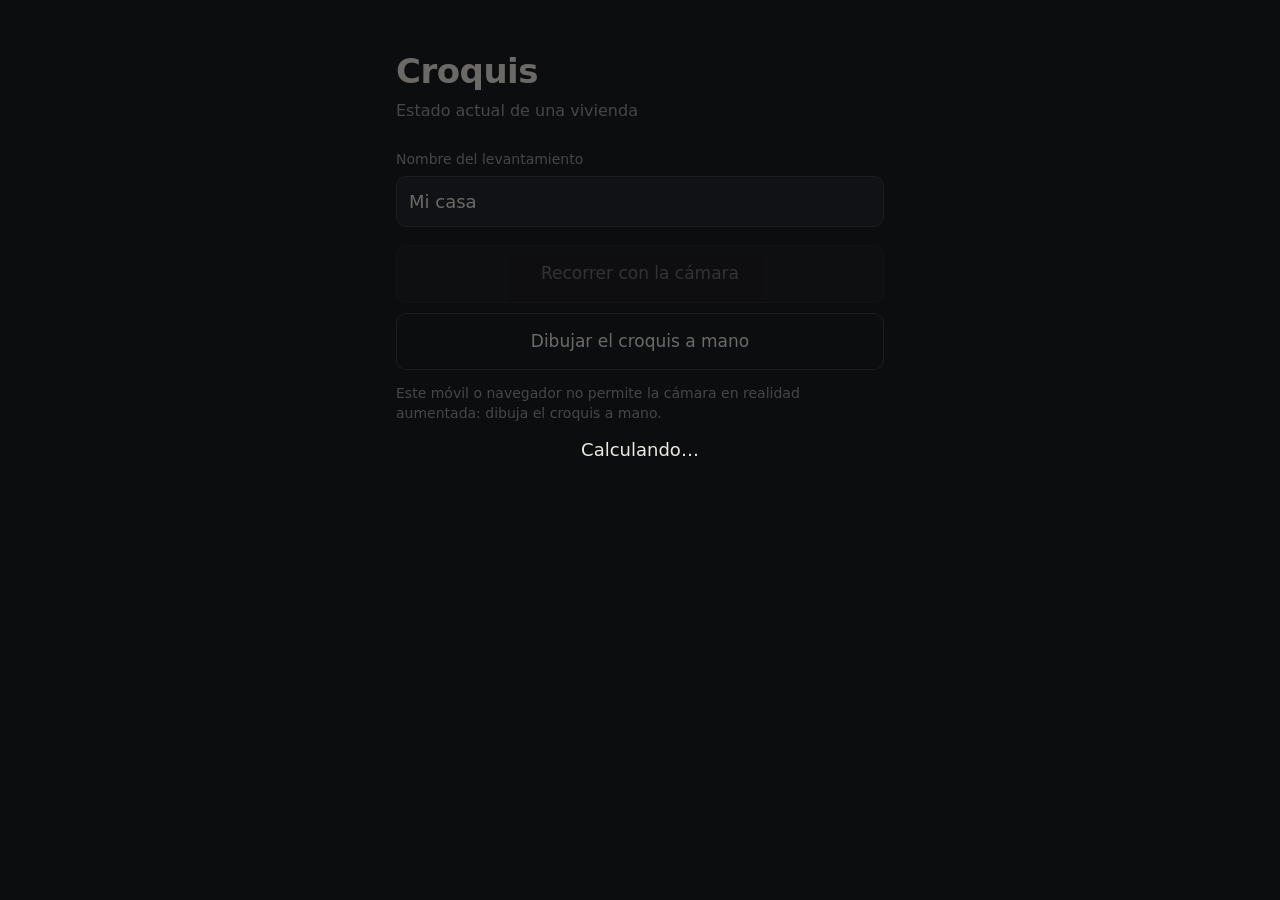
==== prototipo/app/index.html @ 15e698d8 "Croquis: app de levantamiento guiado (recorrido con la cámara o a mano, medidas guiadas, planos) y s" ====
<!doctype html>
<html lang="es">
<head>
<meta charset="utf-8">
<meta name="viewport" content="width=device-width, initial-scale=1, viewport-fit=cover">
<meta name="theme-color" content="#1b1d21">
<title>Croquis</title>
<link rel="stylesheet" href="estilo.css">
</head>
<body>

<!-- Inicio -->
<section id="inicio" class="pantalla activa">
  <h1>Croquis</h1>
  <p class="sub">Estado actual de una vivienda</p>
  <label class="campo">Nombre del levantamiento
    <input id="nombre" type="text" value="Mi casa" autocomplete="off">
  </label>
  <button id="b-ar" class="grande">Recorrer con la cámara</button>
  <button id="b-dibujar" class="grande secundario">Dibujar el croquis a mano</button>
  <div id="seguir"></div>
  <p id="aviso-ar" class="nota"></p>
</section>

<!-- Recorrido (cámara o dibujo) -->
<section id="recorrido" class="pantalla">
  <canvas id="lienzo"></canvas>
  <div id="cruz" hidden></div>
  <div class="barra-arriba">
    <span id="estado">Elige una estancia</span>
  </div>
  <div id="chips" class="chips"></div>
  <div class="barra-abajo">
    <button id="b-esquina" class="accion">Esquina</button>
    <button id="b-cerrar">Cerrar estancia</button>
    <button id="b-puerta">Puerta</button>
    <button id="b-ventana">Ventana</button>
    <button id="b-deshacer">Deshacer</button>
    <button id="b-terminar" class="fin">Terminar</button>
  </div>
</section>

<!-- Medir -->
<section id="medir" class="pantalla">
  <canvas id="plano"></canvas>
  <div class="tarjeta">
    <div class="progreso"><span id="cuenta"></span><span id="margen"></span></div>
    <h2 id="t-texto"></h2>
    <p id="t-ayuda" class="nota"></p>
    <div id="t-entrada">
      <input id="valor" type="text" inputmode="decimal" placeholder="0,000" autocomplete="off">
      <span class="unidad">m</span>
      <div class="modos">
        <button data-modo="laser" class="modo">Láser</button>
        <button data-modo="cinta" class="modo">Cinta</button>
      </div>
    </div>
    <div id="t-opciones"></div>
    <div id="sospechas" class="alerta" hidden></div>
    <div class="botones">
      <button id="b-saltar" class="secundario">Saltar</button>
      <button id="b-guardar" class="accion">Guardar</button>
    </div>
    <button id="b-planos" class="grande secundario">Sacar los planos</button>
    <div id="pdfs"></div>
  </div>
</section>

<div id="ocupado" hidden><div>Calculando…</div></div>
<script src="app.js"></script>
</body>
</html>
---- prototipo/app/estilo.css ----
:root {
  --fondo: #1b1d21; --panel: #26292f; --texto: #eceae4; --suave: #9a9ca3; --acento: #e4572e; --ok: #5bb98c;
  --borde: #3a3e46;
}
* { box-sizing: border-box; -webkit-tap-highlight-color: transparent; }
html, body { margin: 0; height: 100%; background: var(--fondo); color: var(--texto);
  font: 16px/1.4 system-ui, -apple-system, "Segoe UI", Roboto, sans-serif; }
button { font: inherit; color: var(--texto); background: var(--panel); border: 1px solid var(--borde);
  border-radius: 10px; padding: 12px 14px; touch-action: manipulation; }
button:active { transform: scale(.97); }
button.accion { background: var(--acento); border-color: var(--acento); color: #fff; font-weight: 600; }
button.fin { background: var(--ok); border-color: var(--ok); color: #10251b; font-weight: 600; }
button.secundario { background: transparent; }
button.grande { display: block; width: 100%; padding: 16px; margin: 10px 0; font-size: 17px; }
button:disabled { opacity: .4; }
.pantalla { display: none; height: 100%; }
.pantalla.activa { display: block; }
#inicio { padding: max(24px, env(safe-area-inset-top)) 16px 24px; max-width: 520px; margin: 0 auto; }
h1 { margin: 24px 0 0; font-size: 34px; letter-spacing: -.5px; }
.sub { margin: 4px 0 28px; color: var(--suave); }
.campo { display: block; margin-bottom: 18px; color: var(--suave); font-size: 14px; }
.campo input, #valor { display: block; width: 100%; margin-top: 6px; padding: 12px; font: inherit; font-size: 18px;
  color: var(--texto); background: var(--panel); border: 1px solid var(--borde); border-radius: 10px; }
.nota { color: var(--suave); font-size: 14px; }
#seguir button { display: block; width: 100%; margin: 6px 0; text-align: left; }

/* Recorrido */
#recorrido { position: relative; overflow: hidden; background: transparent; }
#lienzo { position: absolute; inset: 0; width: 100%; height: 100%; touch-action: none; }
#recorrido.ar #lienzo { inset: auto; right: 10px; top: 60px; width: 42vw; height: 42vw; border-radius: 12px;
  background: rgba(20, 22, 26, .75); }
#cruz { position: absolute; left: 50%; top: 50%; width: 44px; height: 44px; margin: -22px 0 0 -22px;
  border: 2px solid #fff; border-radius: 50%; box-shadow: 0 0 0 2px rgba(0,0,0,.4); pointer-events: none; }
#cruz::after { content: ""; position: absolute; left: 50%; top: 50%; width: 6px; height: 6px; margin: -3px;
  background: var(--acento); border-radius: 50%; }
#cruz.sin-suelo { border-color: var(--acento); opacity: .6; }
.barra-arriba { position: absolute; top: 0; left: 0; right: 0; padding: max(10px, env(safe-area-inset-top)) 12px 10px;
  background: linear-gradient(rgba(0,0,0,.65), transparent); font-size: 15px; pointer-events: none; }
.chips { position: absolute; left: 0; right: 0; bottom: 132px; padding: 0 10px; display: flex; flex-wrap: wrap;
  gap: 6px; }
.chips button { padding: 8px 12px; font-size: 14px; background: rgba(38,41,47,.92); }
.barra-abajo { position: absolute; left: 0; right: 0; bottom: 0; padding: 10px 10px max(10px, env(safe-area-inset-bottom));
  display: grid; grid-template-columns: repeat(3, 1fr); gap: 8px; background: linear-gradient(transparent, rgba(0,0,0,.7)); }
.barra-abajo button { padding: 12px 6px; font-size: 15px; background: rgba(38,41,47,.92); }
.barra-abajo button.accion { background: var(--acento); }
.barra-abajo button.fin { background: var(--ok); }

/* Medir */
#medir { display: none; flex-direction: column; }
#medir.activa { display: flex; }
#plano { flex: 1 1 45%; min-height: 200px; width: 100%; touch-action: none; background: #15171a; }
.tarjeta { flex: 0 0 auto; padding: 14px 16px max(16px, env(safe-area-inset-bottom)); background: var(--fondo);
  border-top: 1px solid var(--borde); max-height: 60%; overflow-y: auto; }
.progreso { display: flex; justify-content: space-between; color: var(--suave); font-size: 13px; }
#t-texto { margin: 6px 0 2px; font-size: 19px; }
#t-entrada { position: relative; }
#valor { font-size: 26px; padding-right: 40px; font-variant-numeric: tabular-nums; }
.unidad { position: absolute; right: 14px; top: 20px; color: var(--suave); }
.modos { display: flex; gap: 8px; margin-top: 8px; }
.modo { flex: 1; padding: 8px; font-size: 14px; }
.modo.elegido { border-color: var(--acento); color: var(--acento); }
#t-opciones button { display: block; width: 100%; margin: 6px 0; text-align: left; }
.botones { display: grid; grid-template-columns: 1fr 2fr; gap: 8px; margin-top: 12px; }
.alerta { margin-top: 10px; padding: 10px; border-radius: 8px; background: #4a2a1f; color: #ffd9cc; font-size: 14px; }
#pdfs a { display: block; padding: 12px; margin: 6px 0; border-radius: 10px; background: var(--panel);
  color: var(--texto); text-decoration: none; }
#ocupado { position: fixed; inset: 0; display: grid; place-items: center; background: rgba(0,0,0,.55); font-size: 18px; }
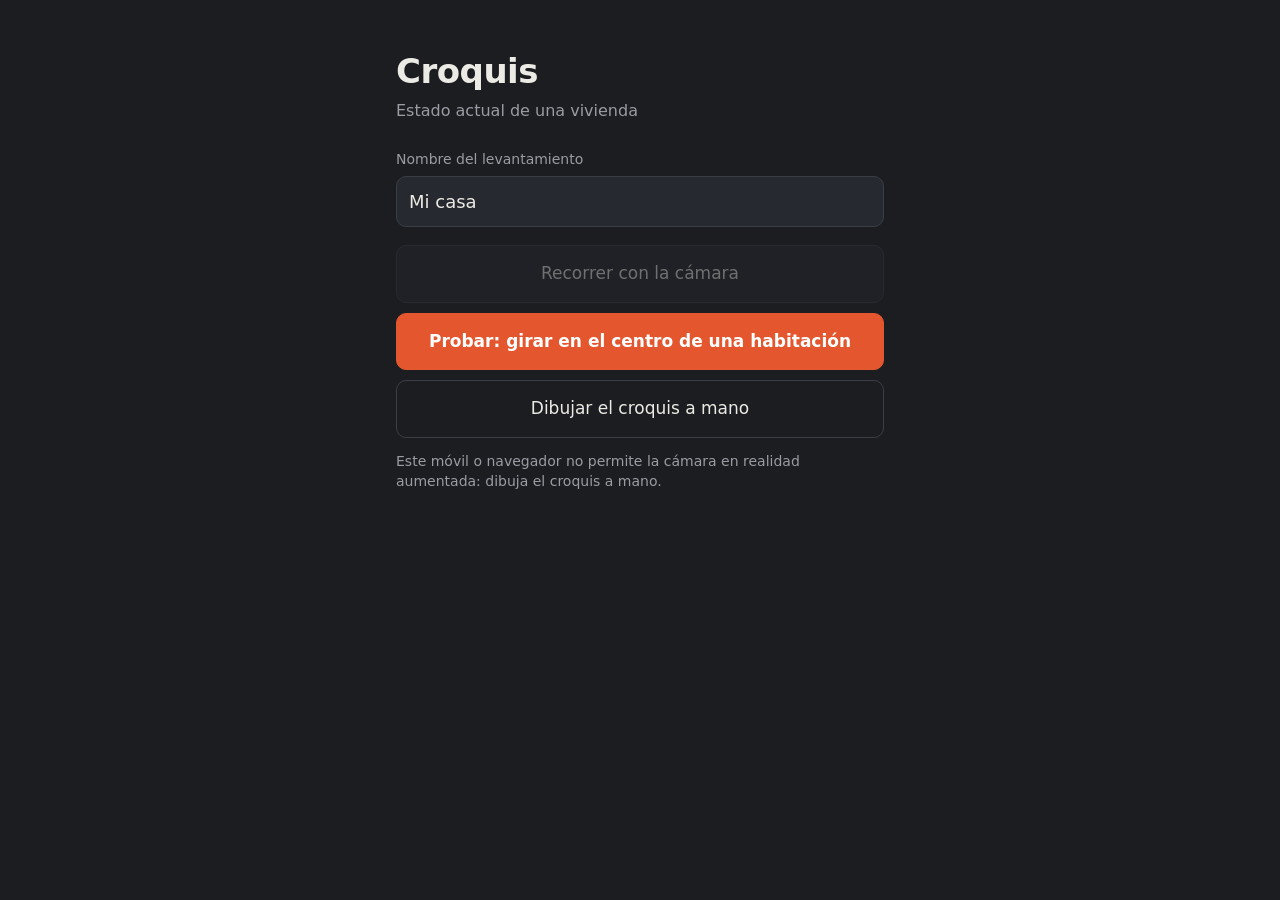
==== commit 75744cc4: "Croquis: prueba de giro en el centro (profundidad de la cámara; paredes por encima de los muebles) C" ====
--- a/prototipo/app/index.html
+++ b/prototipo/app/index.html
@@ -17,6 +17,7 @@
     <input id="nombre" type="text" value="Mi casa" autocomplete="off">
   </label>
   <button id="b-ar" class="grande">Recorrer con la cámara</button>
+  <button id="b-giro" class="grande accion">Probar: girar en el centro de una habitación</button>
   <button id="b-dibujar" class="grande secundario">Dibujar el croquis a mano</button>
   <div id="seguir"></div>
   <p id="aviso-ar" class="nota"></p>
@@ -37,6 +38,24 @@
     <button id="b-ventana">Ventana</button>
     <button id="b-deshacer">Deshacer</button>
     <button id="b-terminar" class="fin">Terminar</button>
+  </div>
+</section>
+
+<!-- Giro en el centro: profundidad de la cámara -->
+<section id="giro" class="pantalla">
+  <div class="barra-arriba"><span id="g-estado">Ponte en el centro de la habitación</span></div>
+  <canvas id="g-anillo"></canvas>
+  <div class="barra-abajo dos">
+    <button id="g-empezar" class="accion">Empezar a girar</button>
+    <button id="g-terminar" class="fin">Terminar</button>
+  </div>
+</section>
+<section id="resultado" class="pantalla">
+  <canvas id="r-plano"></canvas>
+  <div class="tarjeta">
+    <h2 id="r-titulo"></h2>
+    <p id="r-detalle" class="nota"></p>
+    <button id="r-otra" class="grande secundario">Probar otra habitación</button>
   </div>
 </section>
 
--- a/prototipo/app/estilo.css
+++ b/prototipo/app/estilo.css
@@ -64,4 +64,11 @@
 .alerta { margin-top: 10px; padding: 10px; border-radius: 8px; background: #4a2a1f; color: #ffd9cc; font-size: 14px; }
 #pdfs a { display: block; padding: 12px; margin: 6px 0; border-radius: 10px; background: var(--panel);
   color: var(--texto); text-decoration: none; }
+[hidden] { display: none !important; }
+#giro { position: relative; background: transparent; }
+#g-anillo { position: absolute; left: 50%; top: 50%; width: 220px; height: 220px; margin: -110px 0 0 -110px; }
+.barra-abajo.dos { grid-template-columns: 1fr 1fr; }
+#resultado { display: none; flex-direction: column; }
+#resultado.activa { display: flex; }
+#r-plano { flex: 1 1 60%; width: 100%; background: #15171a; }
 #ocupado { position: fixed; inset: 0; display: grid; place-items: center; background: rgba(0,0,0,.55); font-size: 18px; }
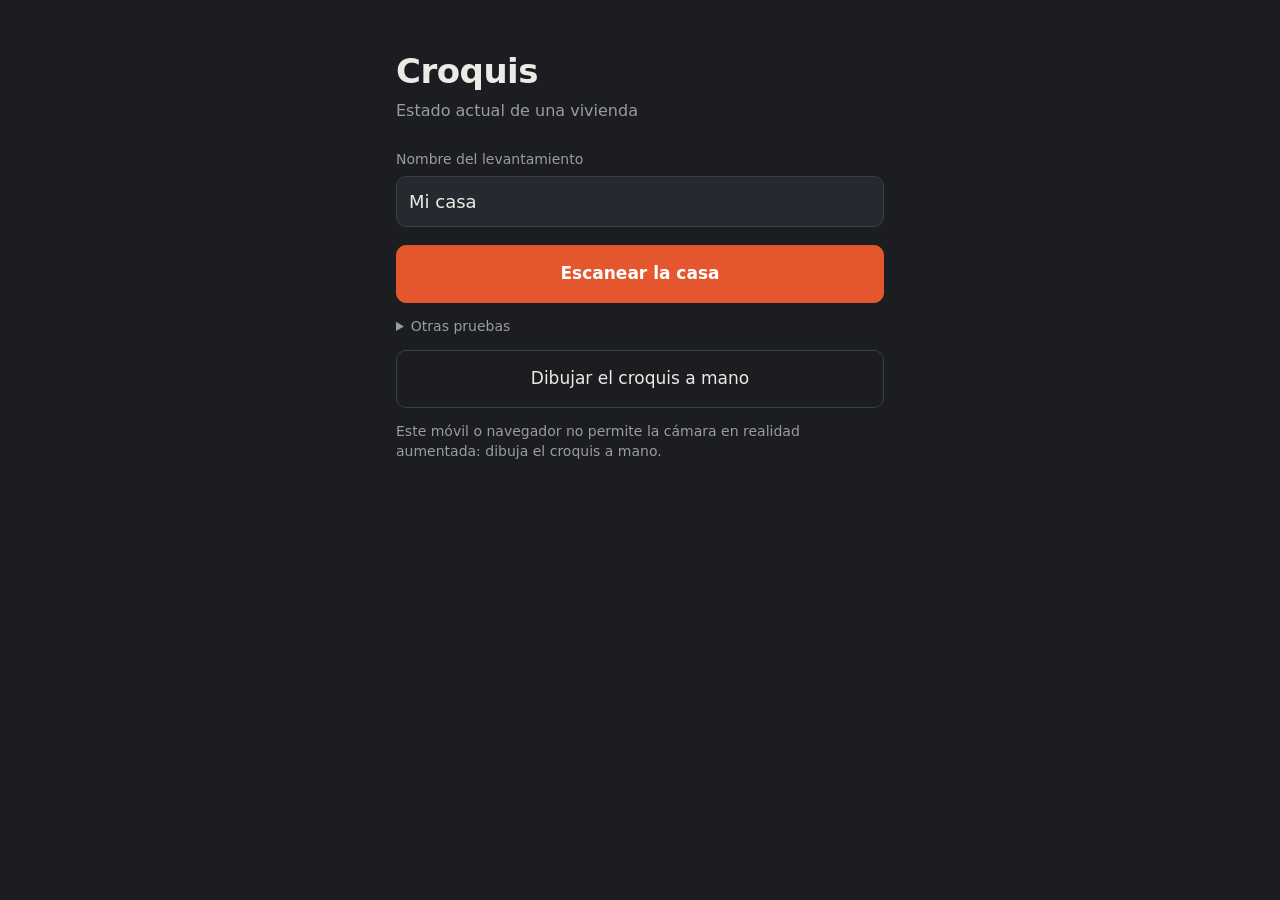
==== commit 2a20a770: "Croquis app: escaneo guiado de la casa (fotos 360 con posición, mapa de lo escaneado, subida al PC e" ====
--- a/prototipo/app/index.html
+++ b/prototipo/app/index.html
@@ -16,8 +16,12 @@
   <label class="campo">Nombre del levantamiento
     <input id="nombre" type="text" value="Mi casa" autocomplete="off">
   </label>
-  <button id="b-ar" class="grande">Recorrer con la cámara</button>
-  <button id="b-giro" class="grande accion">Probar: girar en el centro de una habitación</button>
+  <button id="b-escanear" class="grande accion">Escanear la casa</button>
+  <p id="e-pendientes" class="nota"></p>
+  <details class="nota"><summary>Otras pruebas</summary>
+    <button id="b-ar" class="grande secundario">Recorrer marcando esquinas</button>
+    <button id="b-giro" class="grande secundario">Girar en el centro (profundidad)</button>
+  </details>
   <button id="b-dibujar" class="grande secundario">Dibujar el croquis a mano</button>
   <div id="seguir"></div>
   <p id="aviso-ar" class="nota"></p>
@@ -38,6 +42,19 @@
     <button id="b-ventana">Ventana</button>
     <button id="b-deshacer">Deshacer</button>
     <button id="b-terminar" class="fin">Terminar</button>
+  </div>
+</section>
+
+<!-- Escaneo guiado: fotos 360 desde uno o dos puntos por habitación -->
+<section id="escaneo" class="pantalla">
+  <canvas id="e-lienzo"></canvas>
+  <canvas id="e-mapa"></canvas>
+  <div class="barra-arriba"><span id="e-estado">¿En qué habitación empiezas?</span><br><small id="e-cuenta"></small></div>
+  <div id="e-chips" class="chips"></div>
+  <div class="barra-abajo">
+    <button id="e-punto">Segundo punto</button>
+    <button id="e-habitacion">Otra habitación</button>
+    <button id="e-terminar" class="fin">Terminar</button>
   </div>
 </section>
 
@@ -87,5 +104,6 @@
 
 <div id="ocupado" hidden><div>Calculando…</div></div>
 <script src="app.js"></script>
+<script src="escaneo.js"></script>
 </body>
 </html>
--- a/prototipo/app/estilo.css
+++ b/prototipo/app/estilo.css
@@ -65,6 +65,12 @@
 #pdfs a { display: block; padding: 12px; margin: 6px 0; border-radius: 10px; background: var(--panel);
   color: var(--texto); text-decoration: none; }
 [hidden] { display: none !important; }
+#escaneo { position: relative; background: transparent; overflow: hidden; }
+#e-lienzo { position: absolute; inset: 0; width: 100%; height: 100%; pointer-events: none; }
+#e-mapa { position: absolute; right: 10px; top: 70px; width: 46vw; height: 23vw; border-radius: 8px;
+  background: rgba(20, 22, 26, .7); pointer-events: none; }
+#escaneo .barra-abajo { grid-template-columns: 1fr 1fr 1fr; }
+details summary { margin: 14px 0 4px; cursor: pointer; }
 #giro { position: relative; background: transparent; }
 #g-anillo { position: absolute; left: 50%; top: 50%; width: 220px; height: 220px; margin: -110px 0 0 -110px; }
 .barra-abajo.dos { grid-template-columns: 1fr 1fr; }
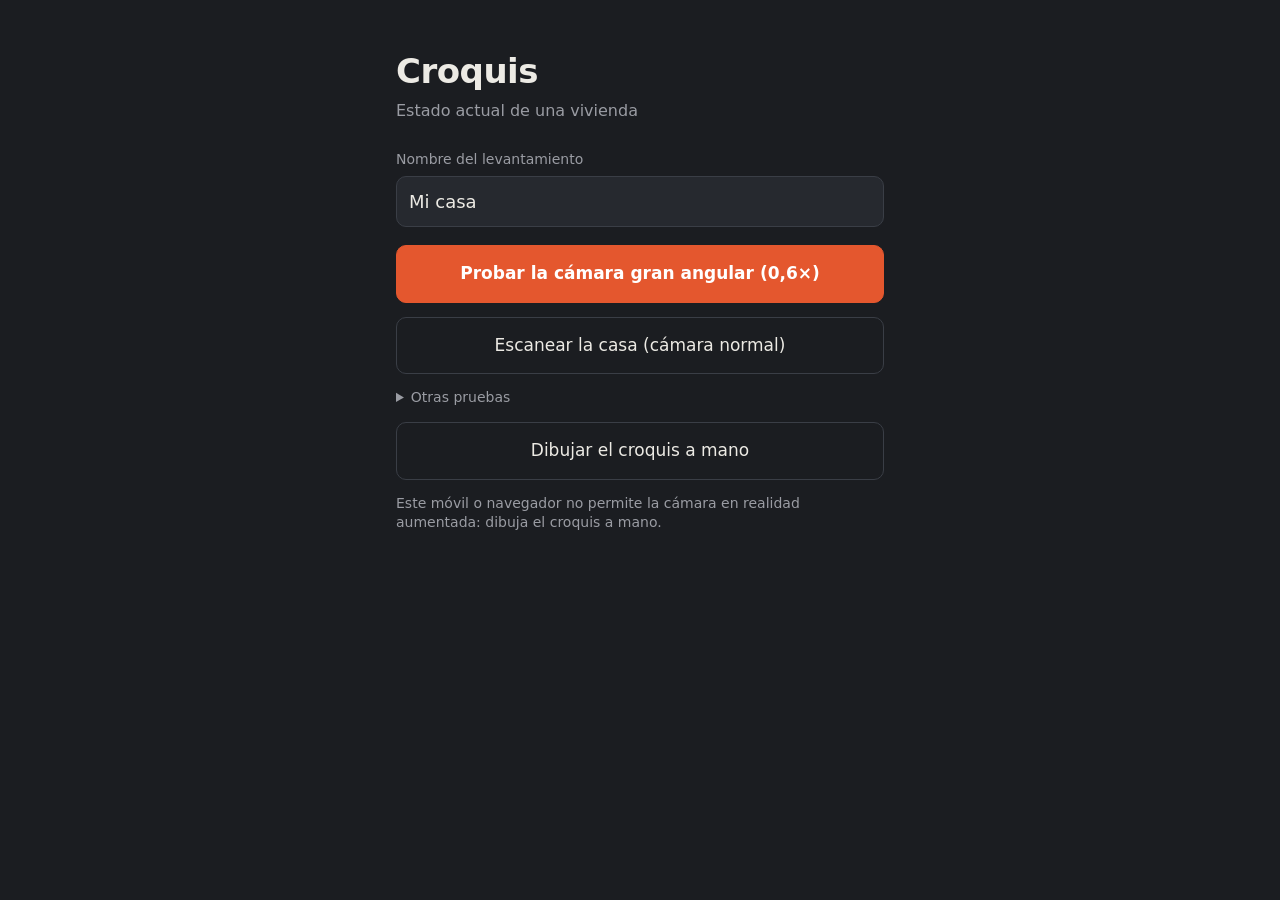
==== commit 4a2b499c: "Croquis app: prueba de la cámara gran angular con la cámara del navegador Co-Authored-By: Claude Opu" ====
--- a/prototipo/app/index.html
+++ b/prototipo/app/index.html
@@ -16,7 +16,10 @@
   <label class="campo">Nombre del levantamiento
     <input id="nombre" type="text" value="Mi casa" autocomplete="off">
   </label>
-  <button id="b-escanear" class="grande accion">Escanear la casa</button>
+  <button id="b-angular" class="grande accion">Probar la cámara gran angular (0,6×)</button>
+  <video id="v-angular" playsinline muted style="width:100%;border-radius:10px;display:none"></video>
+  <p id="t-angular" class="nota"></p>
+  <button id="b-escanear" class="grande secundario">Escanear la casa (cámara normal)</button>
   <p id="e-pendientes" class="nota"></p>
   <details class="nota"><summary>Otras pruebas</summary>
     <button id="b-ar" class="grande secundario">Recorrer marcando esquinas</button>
@@ -50,6 +53,7 @@
   <canvas id="e-lienzo"></canvas>
   <canvas id="e-mapa"></canvas>
   <div class="barra-arriba"><span id="e-estado">¿En qué habitación empiezas?</span><br><small id="e-cuenta"></small></div>
+  <div id="e-pista"></div>
   <div id="e-chips" class="chips"></div>
   <div class="barra-abajo">
     <button id="e-punto">Segundo punto</button>
--- a/prototipo/app/estilo.css
+++ b/prototipo/app/estilo.css
@@ -69,7 +69,12 @@
 #e-lienzo { position: absolute; inset: 0; width: 100%; height: 100%; pointer-events: none; }
 #e-mapa { position: absolute; right: 10px; top: 70px; width: 46vw; height: 23vw; border-radius: 8px;
   background: rgba(20, 22, 26, .7); pointer-events: none; }
-#escaneo .barra-abajo { grid-template-columns: 1fr 1fr 1fr; }
+#escaneo .barra-abajo { grid-template-columns: 1fr 1fr 1fr; padding-bottom: max(56px, env(safe-area-inset-bottom)); }
+#escaneo .barra-arriba { padding-top: max(44px, env(safe-area-inset-top)); }
+#escaneo .chips { bottom: 170px; }
+#e-pista { position: absolute; left: 0; right: 0; top: 58%; text-align: center; font-size: 20px; font-weight: 600;
+  text-shadow: 0 1px 4px rgba(0,0,0,.8); pointer-events: none; }
+#e-mapa { top: 110px; left: 4vw; right: auto; width: 92vw; height: 46vw; }
 details summary { margin: 14px 0 4px; cursor: pointer; }
 #giro { position: relative; background: transparent; }
 #g-anillo { position: absolute; left: 50%; top: 50%; width: 220px; height: 220px; margin: -110px 0 0 -110px; }
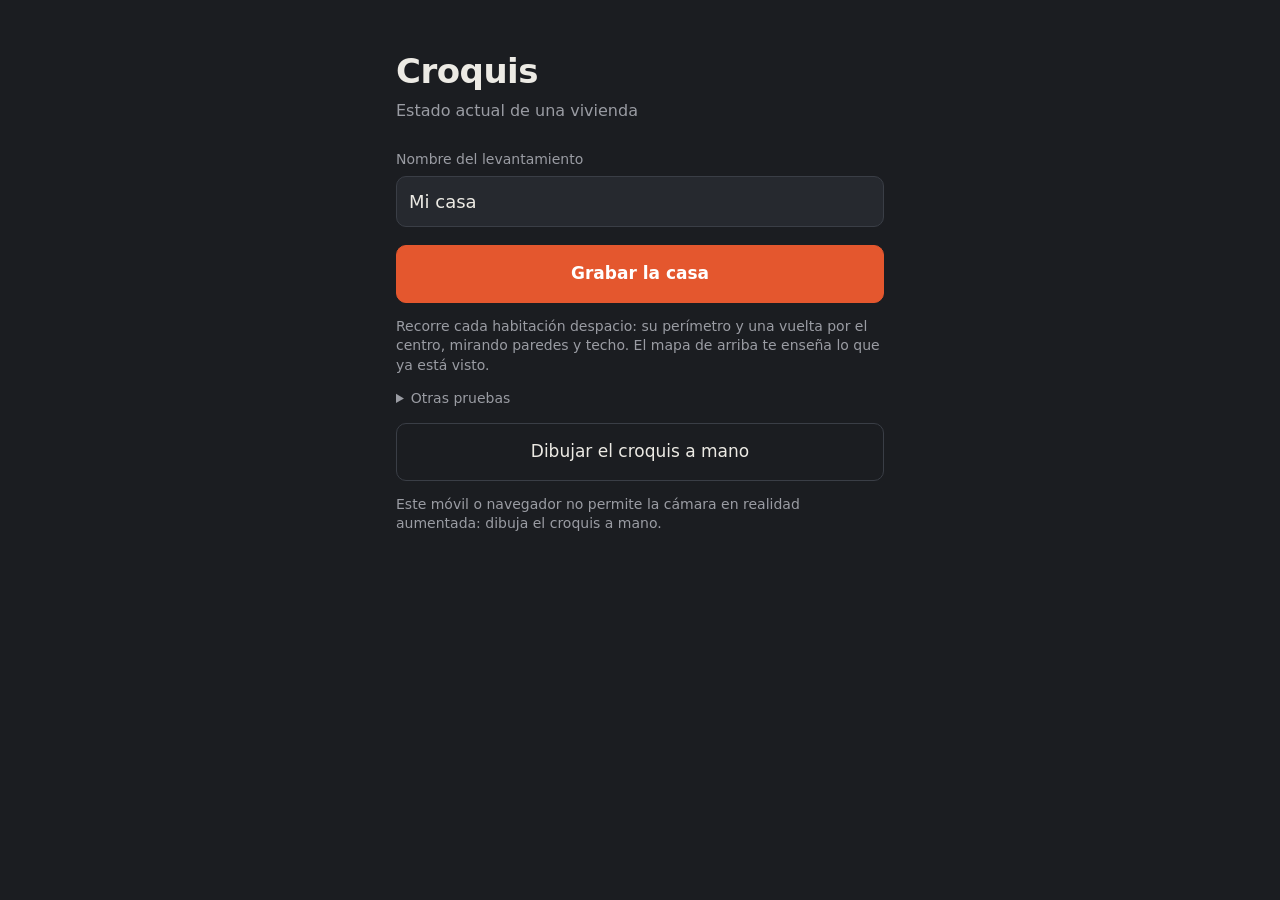
==== commit ebd23545: "Croquis app: grabación andando con fotogramas nítidos, posición del móvil y mapa en directo de lo vi" ====
--- a/prototipo/app/index.html
+++ b/prototipo/app/index.html
@@ -16,12 +16,15 @@
   <label class="campo">Nombre del levantamiento
     <input id="nombre" type="text" value="Mi casa" autocomplete="off">
   </label>
-  <button id="b-angular" class="grande accion">Probar la cámara gran angular (0,6×)</button>
-  <video id="v-angular" playsinline muted style="width:100%;border-radius:10px;display:none"></video>
-  <p id="t-angular" class="nota"></p>
-  <button id="b-escanear" class="grande secundario">Escanear la casa (cámara normal)</button>
+  <button id="b-grabar" class="grande accion">Grabar la casa</button>
+  <p class="nota">Recorre cada habitación despacio: su perímetro y una vuelta por el centro, mirando paredes y techo.
+  El mapa de arriba te enseña lo que ya está visto.</p>
   <p id="e-pendientes" class="nota"></p>
   <details class="nota"><summary>Otras pruebas</summary>
+    <button id="b-escanear" class="grande secundario">Escanear desde puntos fijos</button>
+    <button id="b-angular" class="grande secundario">Probar la cámara gran angular (0,6×)</button>
+    <video id="v-angular" playsinline muted style="width:100%;border-radius:10px;display:none"></video>
+    <p id="t-angular" class="nota"></p>
     <button id="b-ar" class="grande secundario">Recorrer marcando esquinas</button>
     <button id="b-giro" class="grande secundario">Girar en el centro (profundidad)</button>
   </details>
@@ -45,6 +48,18 @@
     <button id="b-ventana">Ventana</button>
     <button id="b-deshacer">Deshacer</button>
     <button id="b-terminar" class="fin">Terminar</button>
+  </div>
+</section>
+
+<!-- Grabación andando: fotogramas con su posición y mapa en directo de lo visto -->
+<section id="grabar" class="pantalla">
+  <canvas id="g-mapa"></canvas>
+  <div class="barra-arriba"><span id="gr-estado">Pulsa «Empezar» y recorre la casa despacio.</span><br><small id="gr-cuenta"></small></div>
+  <div id="gr-aviso"></div>
+  <div id="gr-chips" class="chips"></div>
+  <div class="barra-abajo dos">
+    <button id="gr-empezar" class="accion">Empezar</button>
+    <button id="gr-terminar" class="fin">Terminar</button>
   </div>
 </section>
 
@@ -109,5 +124,6 @@
 <div id="ocupado" hidden><div>Calculando…</div></div>
 <script src="app.js"></script>
 <script src="escaneo.js"></script>
+<script src="grabacion.js"></script>
 </body>
 </html>
--- a/prototipo/app/estilo.css
+++ b/prototipo/app/estilo.css
@@ -83,3 +83,12 @@
 #resultado.activa { display: flex; }
 #r-plano { flex: 1 1 60%; width: 100%; background: #15171a; }
 #ocupado { position: fixed; inset: 0; display: grid; place-items: center; background: rgba(0,0,0,.55); font-size: 18px; }
+
+#grabar { position: relative; background: transparent; overflow: hidden; }
+#g-mapa { position: absolute; left: 4vw; top: 110px; width: 92vw; height: 92vw; border-radius: 10px;
+  background: rgba(20, 22, 26, .72); pointer-events: none; }
+#grabar .barra-arriba { padding-top: max(44px, env(safe-area-inset-top)); }
+#grabar .barra-abajo { padding-bottom: max(56px, env(safe-area-inset-bottom)); }
+#grabar .chips { bottom: 140px; }
+#gr-aviso { position: absolute; left: 0; right: 0; top: calc(110px + 94vw); text-align: center; font-size: 19px;
+  font-weight: 600; text-shadow: 0 1px 4px rgba(0,0,0,.8); pointer-events: none; }
